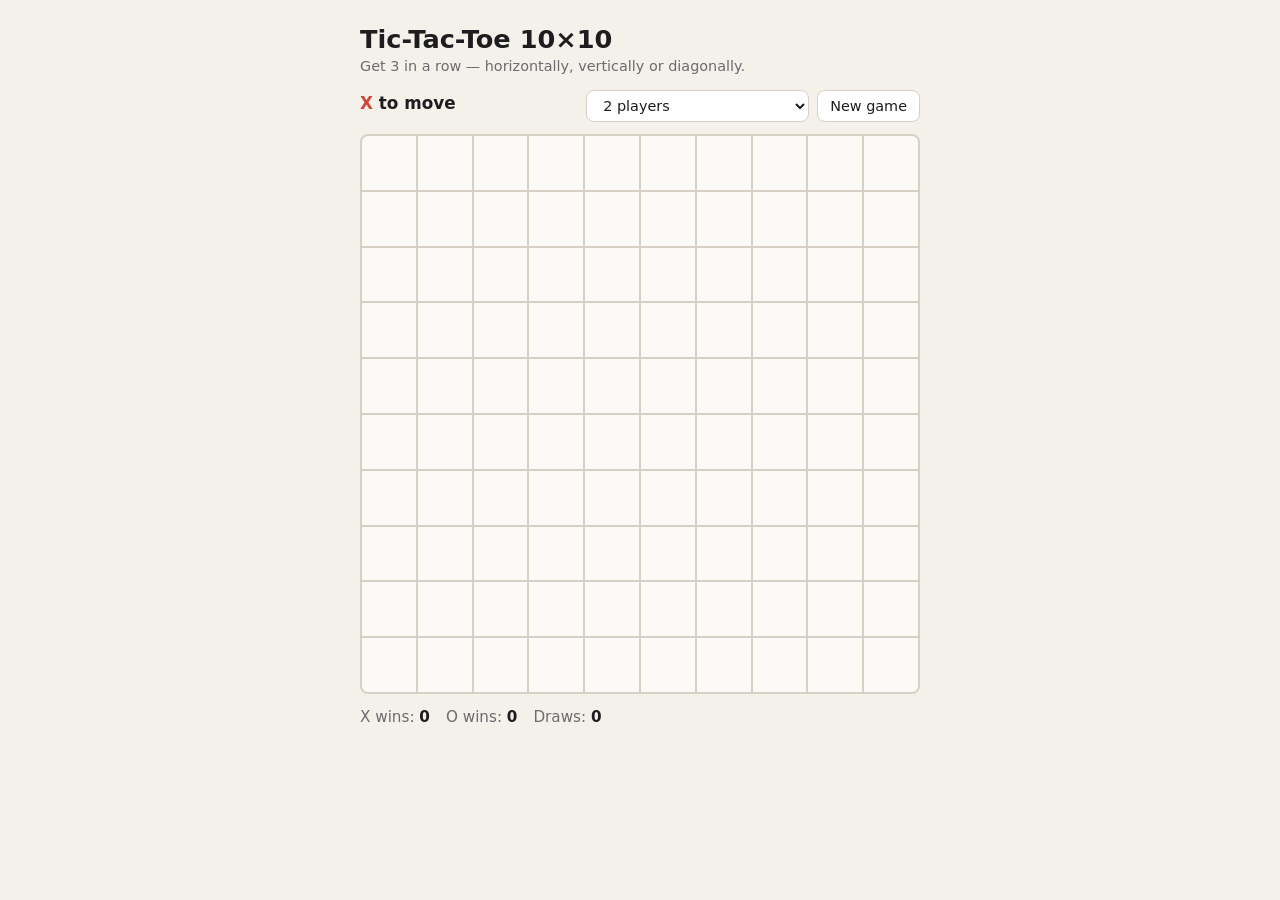
==== tictactoe.html @ b08d1aa1 "Add 10x10 tic-tac-toe game (3 in a row wins) Co-Authored-By: Claude Opus 5.5 <noreply@anthropic.com>" ====
<!DOCTYPE html>
<html lang="en">
<head>
<meta charset="UTF-8">
<meta name="viewport" content="width=device-width, initial-scale=1.0">
<title>Tic-Tac-Toe 10×10</title>
<style>
  :root {
    --bg: #f4f1ea; --panel: #ffffff; --text: #1d1d1f; --muted: #6b6b70;
    --line: #d6d1c4; --cell: #fbfaf6; --cell-hover: #efe9da;
    --x: #d0453a; --o: #2c6bd1; --win: #f2c94c;
  }
  @media (prefers-color-scheme: dark) {
    :root { --bg: #16171a; --panel: #1f2125; --text: #ececee; --muted: #9a9aa2;
      --line: #34363c; --cell: #24262b; --cell-hover: #2e3036;
      --x: #ff6b5e; --o: #6ea2ff; --win: #8a6d12; }
  }
  * { box-sizing: border-box; margin: 0; padding: 0; }
  body { font-family: system-ui, -apple-system, Segoe UI, sans-serif; background: var(--bg);
    color: var(--text); min-height: 100vh; display: flex; justify-content: center; padding: 24px 16px; }
  main { width: 100%; max-width: 560px; }
  h1 { font-size: 1.6rem; margin-bottom: 4px; }
  .sub { color: var(--muted); font-size: .9rem; margin-bottom: 16px; }
  .bar { display: flex; flex-wrap: wrap; gap: 10px; align-items: center; justify-content: space-between; margin-bottom: 12px; }
  .status { font-weight: 600; font-size: 1.05rem; min-height: 1.5em; }
  .status .x { color: var(--x); } .status .o { color: var(--o); }
  .controls { display: flex; gap: 8px; flex-wrap: wrap; }
  button, select { font: inherit; font-size: .9rem; padding: 6px 12px; border-radius: 8px;
    border: 1px solid var(--line); background: var(--panel); color: var(--text); cursor: pointer; }
  button:hover { background: var(--cell-hover); }
  .board { display: grid; grid-template-columns: repeat(10, 1fr); gap: 2px; background: var(--line);
    border: 2px solid var(--line); border-radius: 8px; overflow: hidden; aspect-ratio: 1; width: 100%; }
  .cell { background: var(--cell); border: 0; border-radius: 0; padding: 0; display: flex;
    align-items: center; justify-content: center; font-weight: 800; font-size: clamp(14px, 4.5vw, 28px);
    cursor: pointer; user-select: none; }
  .cell:hover:not(:disabled) { background: var(--cell-hover); }
  .cell:disabled { cursor: default; }
  .cell.x { color: var(--x); } .cell.o { color: var(--o); }
  .cell.win { background: var(--win); }
  .cell.last { box-shadow: inset 0 0 0 2px var(--muted); }
  .score { display: flex; gap: 16px; margin-top: 14px; font-size: .95rem; color: var(--muted); }
  .score b { color: var(--text); }
</style>
</head>
<body>
<main>
  <h1>Tic-Tac-Toe 10×10</h1>
  <p class="sub">Get 3 in a row — horizontally, vertically or diagonally.</p>

  <div class="bar">
    <div class="status" id="status"></div>
    <div class="controls">
      <select id="mode" aria-label="Game mode">
        <option value="pvp">2 players</option>
        <option value="ai">vs Computer (you are X)</option>
      </select>
      <button id="restart">New game</button>
    </div>
  </div>

  <div class="board" id="board"></div>

  <div class="score">
    <span>X wins: <b id="sx">0</b></span>
    <span>O wins: <b id="so">0</b></span>
    <span>Draws: <b id="sd">0</b></span>
  </div>
</main>

<script>
const N = 10, WIN = 3;
const DIRS = [[0,1],[1,0],[1,1],[1,-1]];
const boardEl = document.getElementById('board');
const statusEl = document.getElementById('status');
const modeEl = document.getElementById('mode');
const score = { X: 0, O: 0, D: 0 };
let grid, turn, over, cells, starter = 'X';

function init() {
  grid = Array.from({ length: N }, () => Array(N).fill(null));
  turn = starter; over = false;
  boardEl.innerHTML = '';
  cells = [];
  for (let r = 0; r < N; r++) for (let c = 0; c < N; c++) {
    const b = document.createElement('button');
    b.className = 'cell';
    b.setAttribute('aria-label', `Row ${r + 1}, column ${c + 1}`);
    b.addEventListener('click', () => humanMove(r, c));
    boardEl.appendChild(b);
    cells.push(b);
  }
  render();
  if (modeEl.value === 'ai' && turn === 'O') setTimeout(aiMove, 300);
}

const cellAt = (r, c) => cells[r * N + c];
const inside = (r, c) => r >= 0 && r < N && c >= 0 && c < N;

function winningLine(r, c, p) {
  for (const [dr, dc] of DIRS) {
    const line = [[r, c]];
    for (const s of [1, -1]) {
      let rr = r + dr * s, cc = c + dc * s;
      while (inside(rr, cc) && grid[rr][cc] === p) { line.push([rr, cc]); rr += dr * s; cc += dc * s; }
    }
    if (line.length >= WIN) return line;
  }
  return null;
}

function place(r, c) {
  if (over || grid[r][c]) return false;
  const p = turn;
  grid[r][c] = p;
  cells.forEach(el => el.classList.remove('last'));
  const el = cellAt(r, c);
  el.textContent = p; el.classList.add(p.toLowerCase(), 'last'); el.disabled = true;

  const line = winningLine(r, c, p);
  if (line) {
    over = true; score[p]++;
    line.forEach(([rr, cc]) => cellAt(rr, cc).classList.add('win'));
    finish(`<span class="${p.toLowerCase()}">${p}</span> wins!`);
    return true;
  }
  if (grid.every(row => row.every(Boolean))) {
    over = true; score.D++;
    finish('Draw.');
    return true;
  }
  turn = p === 'X' ? 'O' : 'X';
  render();
  return true;
}

function finish(msg) {
  statusEl.innerHTML = msg;
  cells.forEach(el => el.disabled = true);
  starter = starter === 'X' ? 'O' : 'X'; // alternate who starts next game
  updateScore();
}

function render() {
  const who = modeEl.value === 'ai' && turn === 'O' ? ' (computer thinking…)' : '';
  statusEl.innerHTML = `<span class="${turn.toLowerCase()}">${turn}</span> to move${who}`;
}

function updateScore() {
  document.getElementById('sx').textContent = score.X;
  document.getElementById('so').textContent = score.O;
  document.getElementById('sd').textContent = score.D;
}

function humanMove(r, c) {
  if (modeEl.value === 'ai' && turn === 'O') return;
  if (place(r, c) && !over && modeEl.value === 'ai') setTimeout(aiMove, 300);
}

// --- Simple computer opponent ---
// 1) win now  2) block opponent's win  3) block/create double threats  4) best heuristic score
function wouldWin(r, c, p) {
  grid[r][c] = p; const w = !!winningLine(r, c, p); grid[r][c] = null; return w;
}
function threatsAfter(r, c, p) {
  grid[r][c] = p;
  let t = 0;
  for (let i = 0; i < N; i++) for (let j = 0; j < N; j++)
    if (!grid[i][j] && wouldWin(i, j, p)) t++;
  grid[r][c] = null;
  return t;
}
function heuristic(r, c) {
  let s = 0;
  for (const [dr, dc] of DIRS) for (const s2 of [1, -1]) for (let k = 1; k <= 2; k++) {
    const rr = r + dr * s2 * k, cc = c + dc * s2 * k;
    if (!inside(rr, cc)) continue;
    if (grid[rr][cc] === 'O') s += 3 / k;
    else if (grid[rr][cc] === 'X') s += 2.5 / k;
  }
  s -= (Math.abs(r - 4.5) + Math.abs(c - 4.5)) * 0.05; // slight centre preference
  return s + Math.random() * 0.1;
}
function aiMove() {
  if (over) return;
  const empty = [];
  for (let r = 0; r < N; r++) for (let c = 0; c < N; c++) if (!grid[r][c]) empty.push([r, c]);
  const pick =
    empty.find(([r, c]) => wouldWin(r, c, 'O')) ||
    empty.find(([r, c]) => wouldWin(r, c, 'X')) ||
    empty.find(([r, c]) => threatsAfter(r, c, 'O') >= 2) ||
    empty.find(([r, c]) => threatsAfter(r, c, 'X') >= 2) ||
    empty.reduce((best, m) => (heuristic(...m) > heuristic(...best) ? m : best));
  place(...pick);
}

document.getElementById('restart').addEventListener('click', init);
modeEl.addEventListener('change', () => { starter = 'X'; init(); });
init();
</script>
</body>
</html>
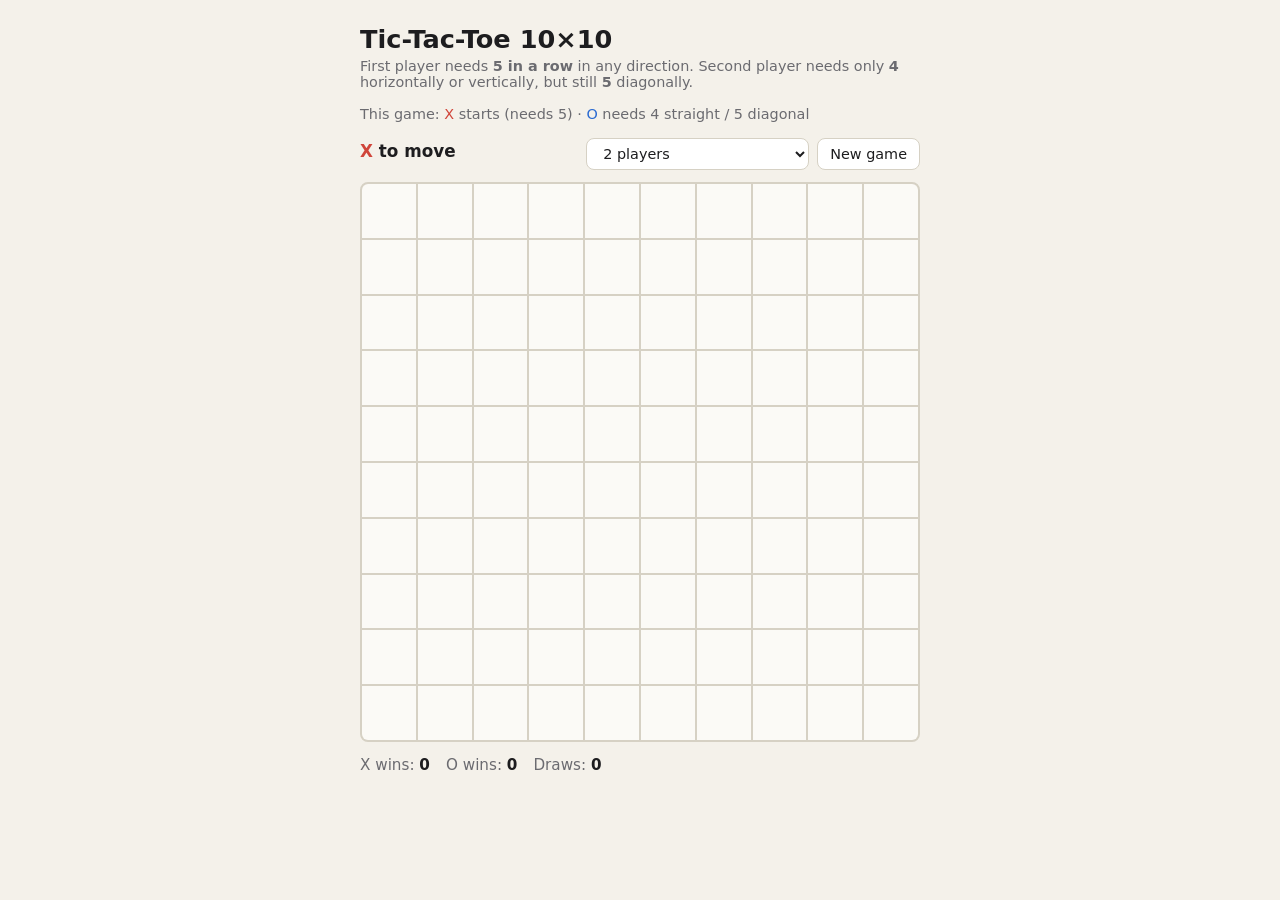
==== commit 30bb1619: "Tic-tac-toe: 5 to win; second player needs 4 straight, 5 diagonal Also replace the computer opponent" ====
--- a/tictactoe.html
+++ b/tictactoe.html
@@ -45,7 +45,9 @@
 <body>
 <main>
   <h1>Tic-Tac-Toe 10×10</h1>
-  <p class="sub">Get 3 in a row — horizontally, vertically or diagonally.</p>
+  <p class="sub">First player needs <b>5 in a row</b> in any direction.
+    Second player needs only <b>4</b> horizontally or vertically, but still <b>5</b> diagonally.</p>
+  <p class="sub" id="rules"></p>
 
   <div class="bar">
     <div class="status" id="status"></div>
@@ -68,17 +70,24 @@
 </main>
 
 <script>
-const N = 10, WIN = 3;
+const N = 10;
 const DIRS = [[0,1],[1,0],[1,1],[1,-1]];
 const boardEl = document.getElementById('board');
 const statusEl = document.getElementById('status');
 const modeEl = document.getElementById('mode');
 const score = { X: 0, O: 0, D: 0 };
-let grid, turn, over, cells, starter = 'X';
+let grid, turn, over, cells, starter = 'X', gameStarter = 'X';
+
+// Second mover: 4 for straight lines, 5 for diagonals. First mover: always 5.
+const needFor = (p, dr, dc) => (p !== gameStarter && (dr === 0 || dc === 0)) ? 4 : 5;
 
 function init() {
   grid = Array.from({ length: N }, () => Array(N).fill(null));
-  turn = starter; over = false;
+  turn = starter; gameStarter = starter; over = false;
+  const second = starter === 'X' ? 'O' : 'X';
+  document.getElementById('rules').innerHTML =
+    `This game: <span style="color:var(--${starter.toLowerCase()})">${starter}</span> starts (needs 5) · ` +
+    `<span style="color:var(--${second.toLowerCase()})">${second}</span> needs 4 straight / 5 diagonal`;
   boardEl.innerHTML = '';
   cells = [];
   for (let r = 0; r < N; r++) for (let c = 0; c < N; c++) {
@@ -103,7 +112,7 @@
       let rr = r + dr * s, cc = c + dc * s;
       while (inside(rr, cc) && grid[rr][cc] === p) { line.push([rr, cc]); rr += dr * s; cc += dc * s; }
     }
-    if (line.length >= WIN) return line;
+    if (line.length >= needFor(p, dr, dc)) return line;
   }
   return null;
 }
@@ -169,16 +178,34 @@
   grid[r][c] = null;
   return t;
 }
+function lineValue(r, c, p) {
+  // Value of placing p at (r,c): look at the run it would form in each direction.
+  let total = 0;
+  for (const [dr, dc] of DIRS) {
+    const need = needFor(p, dr, dc);
+    let count = 1, open = 0, space = 1;
+    for (const s of [1, -1]) {
+      let rr = r + dr * s, cc = c + dc * s;
+      while (inside(rr, cc) && grid[rr][cc] === p) { count++; rr += dr * s; cc += dc * s; }
+      if (inside(rr, cc) && !grid[rr][cc]) {
+        open++;
+        // room beyond the run, to know if this line can still reach `need`
+        while (inside(rr, cc) && grid[rr][cc] !== (p === 'X' ? 'O' : 'X') && space + count < need + 2) { space++; rr += dr * s; cc += dc * s; }
+      }
+    }
+    if (count + space - 1 < need) continue;         // dead line, can never win
+    const gap = need - count;
+    if (gap <= 0) total += 1e7;
+    else if (gap === 1) total += open === 2 ? 2e5 : 1.2e4;
+    else if (gap === 2) total += open === 2 ? 8e3 : 600;
+    else if (gap === 3) total += open === 2 ? 300 : 40;
+    else total += 8;
+  }
+  return total;
+}
 function heuristic(r, c) {
-  let s = 0;
-  for (const [dr, dc] of DIRS) for (const s2 of [1, -1]) for (let k = 1; k <= 2; k++) {
-    const rr = r + dr * s2 * k, cc = c + dc * s2 * k;
-    if (!inside(rr, cc)) continue;
-    if (grid[rr][cc] === 'O') s += 3 / k;
-    else if (grid[rr][cc] === 'X') s += 2.5 / k;
-  }
-  s -= (Math.abs(r - 4.5) + Math.abs(c - 4.5)) * 0.05; // slight centre preference
-  return s + Math.random() * 0.1;
+  return lineValue(r, c, 'O') * 1.1 + lineValue(r, c, 'X')
+    - (Math.abs(r - 4.5) + Math.abs(c - 4.5)) * 0.5 + Math.random();
 }
 function aiMove() {
   if (over) return;
@@ -189,7 +216,7 @@
     empty.find(([r, c]) => wouldWin(r, c, 'X')) ||
     empty.find(([r, c]) => threatsAfter(r, c, 'O') >= 2) ||
     empty.find(([r, c]) => threatsAfter(r, c, 'X') >= 2) ||
-    empty.reduce((best, m) => (heuristic(...m) > heuristic(...best) ? m : best));
+    empty.map(m => [m, heuristic(...m)]).reduce((a, b) => (b[1] > a[1] ? b : a))[0];
   place(...pick);
 }
 
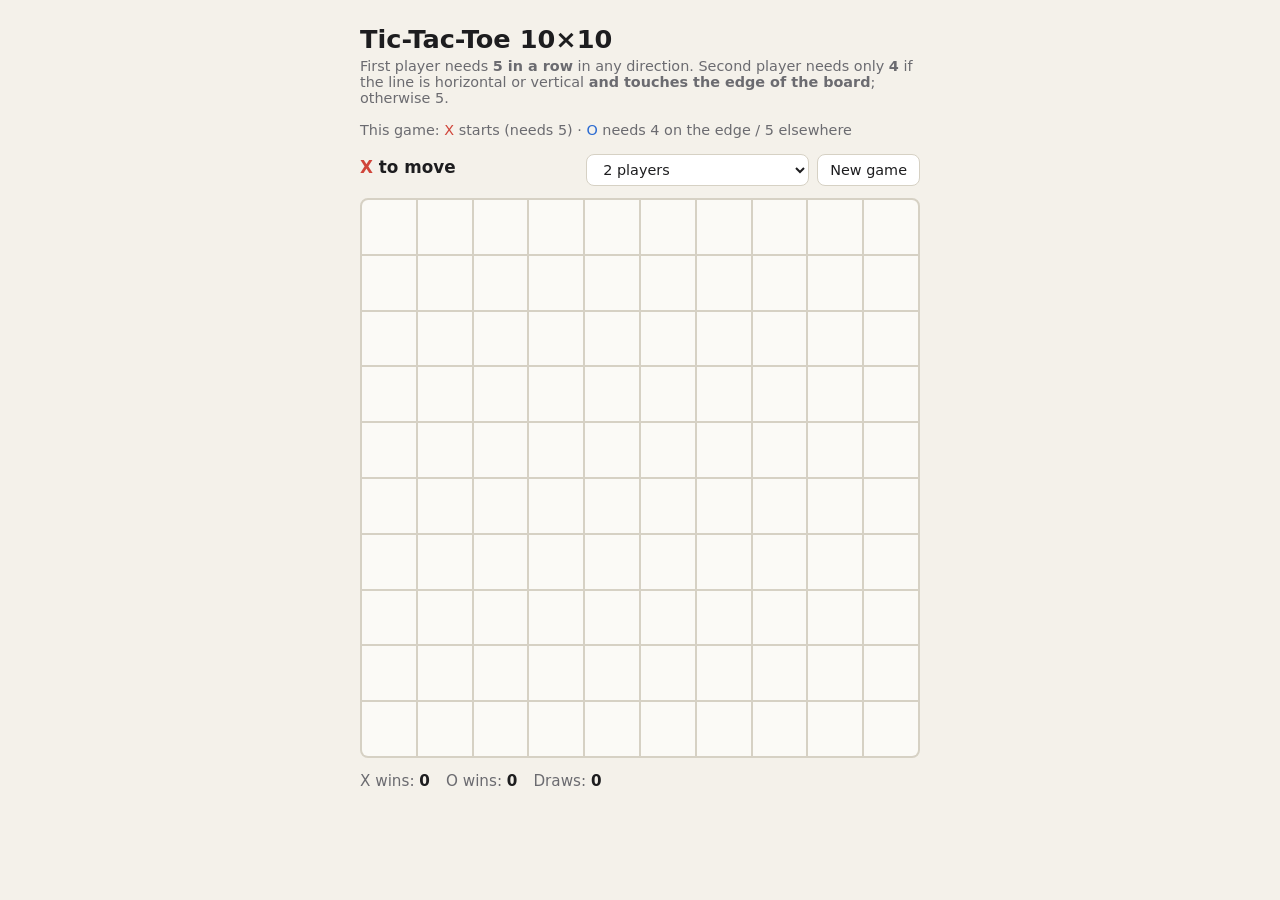
==== commit 2ce7b40b: "Tic-tac-toe: second player's 4-in-a-row only counts when touching the board edge Co-Authored-By: Cla" ====
--- a/tictactoe.html
+++ b/tictactoe.html
@@ -46,7 +46,7 @@
 <main>
   <h1>Tic-Tac-Toe 10×10</h1>
   <p class="sub">First player needs <b>5 in a row</b> in any direction.
-    Second player needs only <b>4</b> horizontally or vertically, but still <b>5</b> diagonally.</p>
+    Second player needs only <b>4</b> if the line is horizontal or vertical <b>and touches the edge of the board</b>; otherwise 5.</p>
   <p class="sub" id="rules"></p>
 
   <div class="bar">
@@ -78,8 +78,10 @@
 const score = { X: 0, O: 0, D: 0 };
 let grid, turn, over, cells, starter = 'X', gameStarter = 'X';
 
-// Second mover: 4 for straight lines, 5 for diagonals. First mover: always 5.
-const needFor = (p, dr, dc) => (p !== gameStarter && (dr === 0 || dc === 0)) ? 4 : 5;
+// First mover: always 5. Second mover: 4 only for a horizontal/vertical line
+// that touches the edge of the board; otherwise 5 (diagonals always 5).
+const needFor = (p, dr, dc, touchesEdge) =>
+  (p !== gameStarter && (dr === 0 || dc === 0) && touchesEdge) ? 4 : 5;
 
 function init() {
   grid = Array.from({ length: N }, () => Array(N).fill(null));
@@ -87,7 +89,7 @@
   const second = starter === 'X' ? 'O' : 'X';
   document.getElementById('rules').innerHTML =
     `This game: <span style="color:var(--${starter.toLowerCase()})">${starter}</span> starts (needs 5) · ` +
-    `<span style="color:var(--${second.toLowerCase()})">${second}</span> needs 4 straight / 5 diagonal`;
+    `<span style="color:var(--${second.toLowerCase()})">${second}</span> needs 4 on the edge / 5 elsewhere`;
   boardEl.innerHTML = '';
   cells = [];
   for (let r = 0; r < N; r++) for (let c = 0; c < N; c++) {
@@ -108,11 +110,13 @@
 function winningLine(r, c, p) {
   for (const [dr, dc] of DIRS) {
     const line = [[r, c]];
+    let edge = false;
     for (const s of [1, -1]) {
       let rr = r + dr * s, cc = c + dc * s;
       while (inside(rr, cc) && grid[rr][cc] === p) { line.push([rr, cc]); rr += dr * s; cc += dc * s; }
+      if (!inside(rr, cc)) edge = true;
     }
-    if (line.length >= needFor(p, dr, dc)) return line;
+    if (line.length >= needFor(p, dr, dc, edge)) return line;
   }
   return null;
 }
@@ -182,7 +186,13 @@
   // Value of placing p at (r,c): look at the run it would form in each direction.
   let total = 0;
   for (const [dr, dc] of DIRS) {
-    const need = needFor(p, dr, dc);
+    let edge = false;
+    for (const s of [1, -1]) {
+      let rr = r + dr * s, cc = c + dc * s;
+      while (inside(rr, cc) && grid[rr][cc] === p) { rr += dr * s; cc += dc * s; }
+      if (!inside(rr, cc)) edge = true;
+    }
+    const need = needFor(p, dr, dc, edge);
     let count = 1, open = 0, space = 1;
     for (const s of [1, -1]) {
       let rr = r + dr * s, cc = c + dc * s;
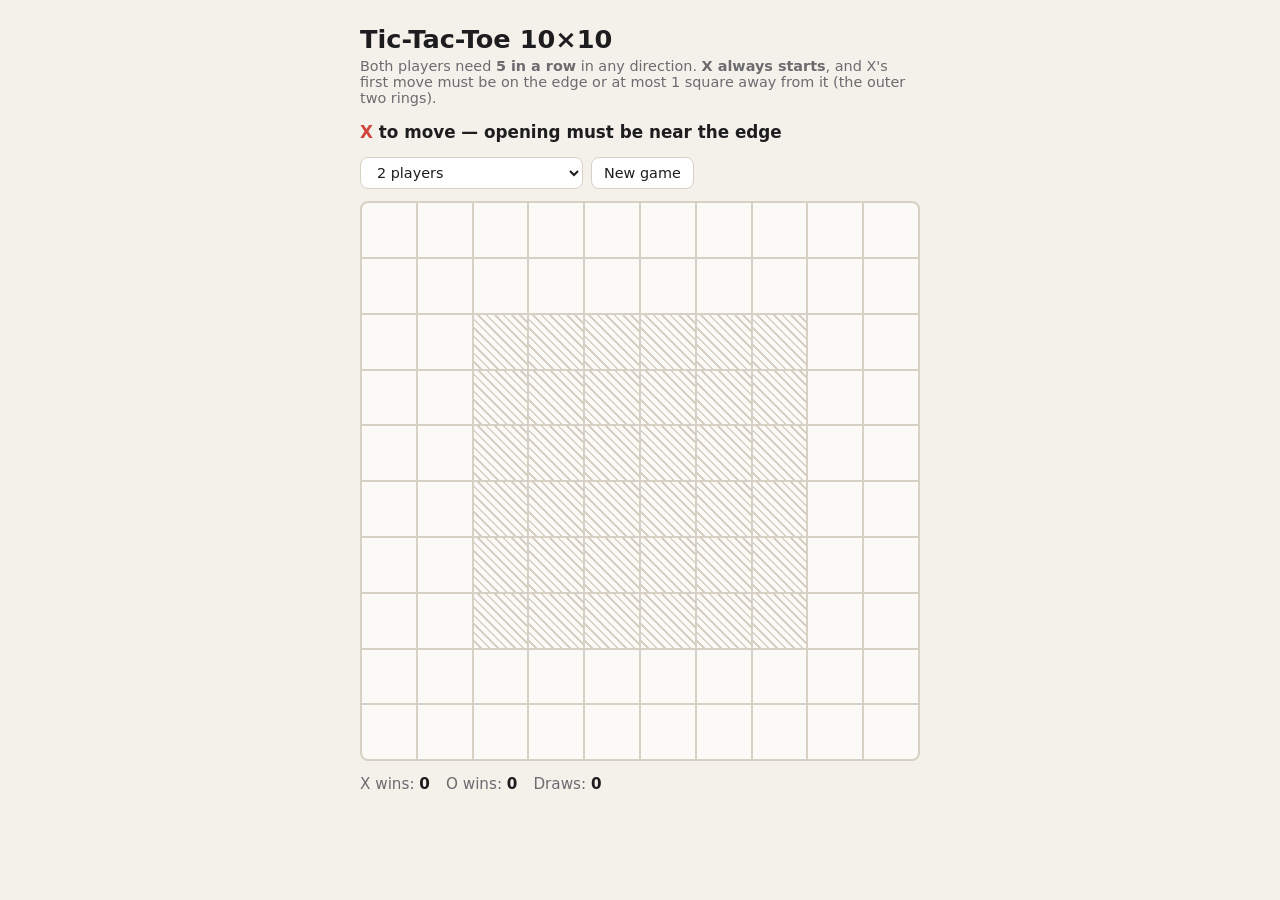
==== commit 246cccd8: "Tic-tac-toe: 5 to win for both, X always starts, X opens near the edge Co-Authored-By: Claude Opus 5" ====
--- a/tictactoe.html
+++ b/tictactoe.html
@@ -37,6 +37,7 @@
   .cell:disabled { cursor: default; }
   .cell.x { color: var(--x); } .cell.o { color: var(--o); }
   .cell.win { background: var(--win); }
+  .cell.blocked { background: repeating-linear-gradient(45deg, var(--cell), var(--cell) 4px, var(--line) 4px, var(--line) 6px); cursor: not-allowed; }
   .cell.last { box-shadow: inset 0 0 0 2px var(--muted); }
   .score { display: flex; gap: 16px; margin-top: 14px; font-size: .95rem; color: var(--muted); }
   .score b { color: var(--text); }
@@ -45,9 +46,8 @@
 <body>
 <main>
   <h1>Tic-Tac-Toe 10×10</h1>
-  <p class="sub">First player needs <b>5 in a row</b> in any direction.
-    Second player needs only <b>4</b> if the line is horizontal or vertical <b>and touches the edge of the board</b>; otherwise 5.</p>
-  <p class="sub" id="rules"></p>
+  <p class="sub">Both players need <b>5 in a row</b> in any direction. <b>X always starts</b>, and X's
+    first move must be on the edge or at most 1 square away from it (the outer two rings).</p>
 
   <div class="bar">
     <div class="status" id="status"></div>
@@ -76,32 +76,27 @@
 const statusEl = document.getElementById('status');
 const modeEl = document.getElementById('mode');
 const score = { X: 0, O: 0, D: 0 };
-let grid, turn, over, cells, starter = 'X', gameStarter = 'X';
-
-// First mover: always 5. Second mover: 4 only for a horizontal/vertical line
-// that touches the edge of the board; otherwise 5 (diagonals always 5).
-const needFor = (p, dr, dc, touchesEdge) =>
-  (p !== gameStarter && (dr === 0 || dc === 0) && touchesEdge) ? 4 : 5;
+const WIN = 5;
+let grid, turn, over, cells, moves;
+
+// X's opening move must be within 1 square of the edge (rows/cols 0, 1, 8, 9).
+const nearEdge = (r, c) => Math.min(r, c, N - 1 - r, N - 1 - c) <= 1;
+const legal = (r, c) => !grid[r][c] && (moves > 0 || nearEdge(r, c));
 
 function init() {
   grid = Array.from({ length: N }, () => Array(N).fill(null));
-  turn = starter; gameStarter = starter; over = false;
-  const second = starter === 'X' ? 'O' : 'X';
-  document.getElementById('rules').innerHTML =
-    `This game: <span style="color:var(--${starter.toLowerCase()})">${starter}</span> starts (needs 5) · ` +
-    `<span style="color:var(--${second.toLowerCase()})">${second}</span> needs 4 on the edge / 5 elsewhere`;
+  turn = 'X'; over = false; moves = 0;
   boardEl.innerHTML = '';
   cells = [];
   for (let r = 0; r < N; r++) for (let c = 0; c < N; c++) {
     const b = document.createElement('button');
-    b.className = 'cell';
+    b.className = nearEdge(r, c) ? 'cell' : 'cell blocked';
     b.setAttribute('aria-label', `Row ${r + 1}, column ${c + 1}`);
     b.addEventListener('click', () => humanMove(r, c));
     boardEl.appendChild(b);
     cells.push(b);
   }
   render();
-  if (modeEl.value === 'ai' && turn === 'O') setTimeout(aiMove, 300);
 }
 
 const cellAt = (r, c) => cells[r * N + c];
@@ -110,21 +105,20 @@
 function winningLine(r, c, p) {
   for (const [dr, dc] of DIRS) {
     const line = [[r, c]];
-    let edge = false;
     for (const s of [1, -1]) {
       let rr = r + dr * s, cc = c + dc * s;
       while (inside(rr, cc) && grid[rr][cc] === p) { line.push([rr, cc]); rr += dr * s; cc += dc * s; }
-      if (!inside(rr, cc)) edge = true;
     }
-    if (line.length >= needFor(p, dr, dc, edge)) return line;
+    if (line.length >= WIN) return line;
   }
   return null;
 }
 
 function place(r, c) {
-  if (over || grid[r][c]) return false;
+  if (over || !legal(r, c)) return false;
   const p = turn;
   grid[r][c] = p;
+  if (moves++ === 0) cells.forEach(el => el.classList.remove('blocked'));
   cells.forEach(el => el.classList.remove('last'));
   const el = cellAt(r, c);
   el.textContent = p; el.classList.add(p.toLowerCase(), 'last'); el.disabled = true;
@@ -149,13 +143,13 @@
 function finish(msg) {
   statusEl.innerHTML = msg;
   cells.forEach(el => el.disabled = true);
-  starter = starter === 'X' ? 'O' : 'X'; // alternate who starts next game
   updateScore();
 }
 
 function render() {
   const who = modeEl.value === 'ai' && turn === 'O' ? ' (computer thinking…)' : '';
-  statusEl.innerHTML = `<span class="${turn.toLowerCase()}">${turn}</span> to move${who}`;
+  const hint = moves === 0 ? ' — opening must be near the edge' : '';
+  statusEl.innerHTML = `<span class="${turn.toLowerCase()}">${turn}</span> to move${who}${hint}`;
 }
 
 function updateScore() {
@@ -186,13 +180,7 @@
   // Value of placing p at (r,c): look at the run it would form in each direction.
   let total = 0;
   for (const [dr, dc] of DIRS) {
-    let edge = false;
-    for (const s of [1, -1]) {
-      let rr = r + dr * s, cc = c + dc * s;
-      while (inside(rr, cc) && grid[rr][cc] === p) { rr += dr * s; cc += dc * s; }
-      if (!inside(rr, cc)) edge = true;
-    }
-    const need = needFor(p, dr, dc, edge);
+    const need = WIN;
     let count = 1, open = 0, space = 1;
     for (const s of [1, -1]) {
       let rr = r + dr * s, cc = c + dc * s;
@@ -231,7 +219,7 @@
 }
 
 document.getElementById('restart').addEventListener('click', init);
-modeEl.addEventListener('change', () => { starter = 'X'; init(); });
+modeEl.addEventListener('change', init);
 init();
 </script>
 </body>
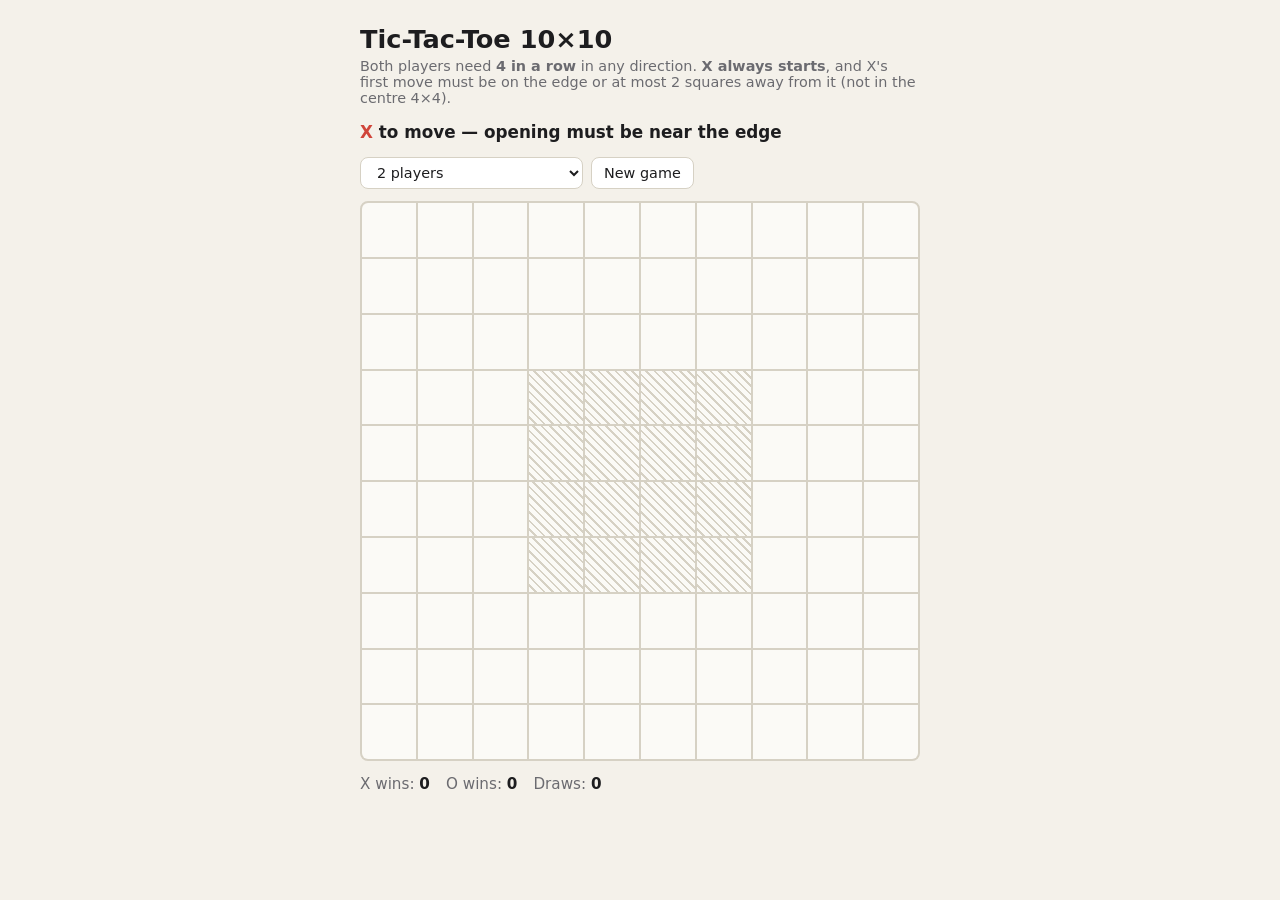
==== commit 6eb6c329: "Tic-tac-toe: 4 to win, X's opening within 2 squares of the edge Co-Authored-By: Claude Opus 5.5 <nor" ====
--- a/tictactoe.html
+++ b/tictactoe.html
@@ -46,8 +46,8 @@
 <body>
 <main>
   <h1>Tic-Tac-Toe 10×10</h1>
-  <p class="sub">Both players need <b>5 in a row</b> in any direction. <b>X always starts</b>, and X's
-    first move must be on the edge or at most 1 square away from it (the outer two rings).</p>
+  <p class="sub">Both players need <b>4 in a row</b> in any direction. <b>X always starts</b>, and X's
+    first move must be on the edge or at most 2 squares away from it (not in the centre 4×4).</p>
 
   <div class="bar">
     <div class="status" id="status"></div>
@@ -76,11 +76,11 @@
 const statusEl = document.getElementById('status');
 const modeEl = document.getElementById('mode');
 const score = { X: 0, O: 0, D: 0 };
-const WIN = 5;
+const WIN = 4;
 let grid, turn, over, cells, moves;
 
-// X's opening move must be within 1 square of the edge (rows/cols 0, 1, 8, 9).
-const nearEdge = (r, c) => Math.min(r, c, N - 1 - r, N - 1 - c) <= 1;
+// X's opening move must be within 2 squares of the edge (not in the centre 4×4).
+const nearEdge = (r, c) => Math.min(r, c, N - 1 - r, N - 1 - c) <= 2;
 const legal = (r, c) => !grid[r][c] && (moves > 0 || nearEdge(r, c));
 
 function init() {
